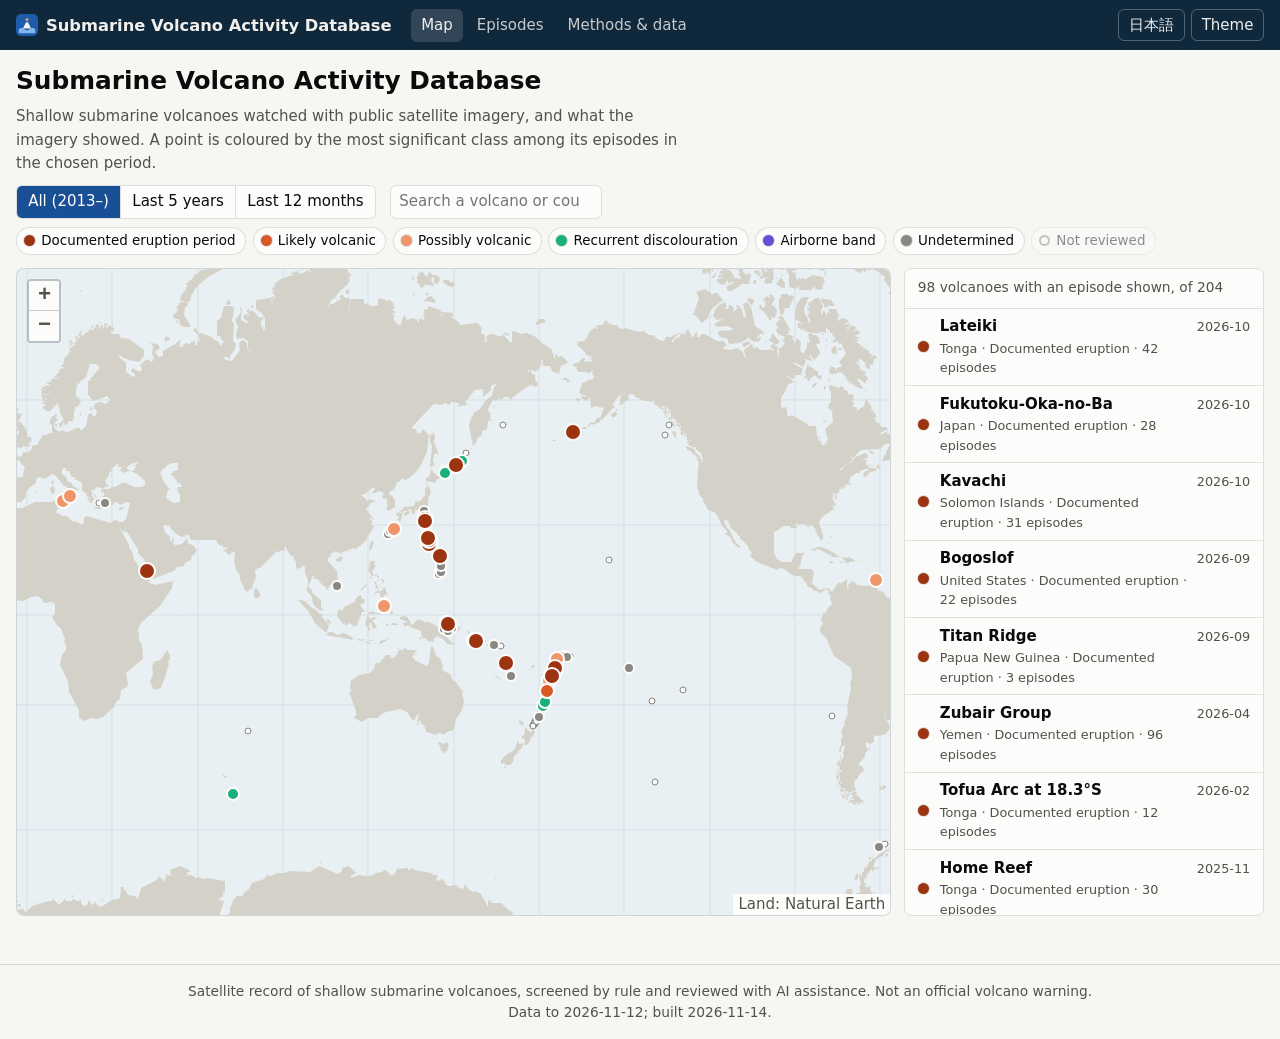
==== index.html @ 05669ba8 "Initial database, site and build tools Tables for 204 volcanoes built from the monitoring system's s" ====
<!doctype html>
<html lang="en">
<head>
<meta charset="utf-8">
<meta name="viewport" content="width=device-width, initial-scale=1">
<title>Submarine Volcano Activity Database</title>
<meta name="description" content="A satellite record of shallow submarine volcanoes worldwide since 2013: discoloured water, pumice, new land and other signs seen in Sentinel-2, Landsat and low-resolution imagery, with the review of every detection.">
<link rel="icon" href="assets/icon.svg" type="image/svg+xml">
<link rel="stylesheet" href="assets/vendor/leaflet/leaflet.css">
<link rel="stylesheet" href="assets/css/style.css?v=1">
</head>
<body data-title="nav.map">
<main class="wrap">
  <h1 data-i18n="site.title">Submarine Volcano Activity Database</h1>
  <p class="lead" data-i18n="map.lead"></p>

  <div class="filters" role="group" aria-label="Filters">
    <div class="seg" id="period" role="group" data-i18n-label="map.period">
      <button type="button" data-period="all" aria-pressed="true" data-i18n="map.period.all"></button>
      <button type="button" data-period="5y" aria-pressed="false" data-i18n="map.period.5y"></button>
      <button type="button" data-period="1y" aria-pressed="false" data-i18n="map.period.1y"></button>
    </div>
    <input type="search" id="search" data-i18n-placeholder="map.search" data-i18n-label="map.search">
    <div class="chips" id="classes" role="group" data-i18n-label="map.classes"></div>
  </div>

  <div class="map-layout">
    <div id="map" role="application" aria-label="Map of the volcanoes"></div>
    <div class="vlist" id="list" aria-live="polite"></div>
  </div>
  <noscript><p class="error">This page needs JavaScript. The data are plain CSV files under <a href="db/">db/</a>.</p></noscript>
</main>
<script src="assets/vendor/leaflet/leaflet.js"></script>
<script type="module" src="assets/js/map.js?v=1"></script>
</body>
</html>
---- assets/vendor/leaflet/leaflet.css ----
/* required styles */

.leaflet-pane,
.leaflet-tile,
.leaflet-marker-icon,
.leaflet-marker-shadow,
.leaflet-tile-container,
.leaflet-pane > svg,
.leaflet-pane > canvas,
.leaflet-zoom-box,
.leaflet-image-layer,
.leaflet-layer {
	position: absolute;
	left: 0;
	top: 0;
	}
.leaflet-container {
	overflow: hidden;
	}
.leaflet-tile,
.leaflet-marker-icon,
.leaflet-marker-shadow {
	-webkit-user-select: none;
	   -moz-user-select: none;
	        user-select: none;
	  -webkit-user-drag: none;
	}
/* Prevents IE11 from highlighting tiles in blue */
.leaflet-tile::selection {
	background: transparent;
}
/* Safari renders non-retina tile on retina better with this, but Chrome is worse */
.leaflet-safari .leaflet-tile {
	image-rendering: -webkit-optimize-contrast;
	}
/* hack that prevents hw layers "stretching" when loading new tiles */
.leaflet-safari .leaflet-tile-container {
	width: 1600px;
	height: 1600px;
	-webkit-transform-origin: 0 0;
	}
.leaflet-marker-icon,
.leaflet-marker-shadow {
	display: block;
	}
/* .leaflet-container svg: reset svg max-width decleration shipped in Joomla! (joomla.org) 3.x */
/* .leaflet-container img: map is broken in FF if you have max-width: 100% on tiles */
.leaflet-container .leaflet-overlay-pane svg {
	max-width: none !important;
	max-height: none !important;
	}
.leaflet-container .leaflet-marker-pane img,
.leaflet-container .leaflet-shadow-pane img,
.leaflet-container .leaflet-tile-pane img,
.leaflet-container img.leaflet-image-layer,
.leaflet-container .leaflet-tile {
	max-width: none !important;
	max-height: none !important;
	width: auto;
	padding: 0;
	}

.leaflet-container img.leaflet-tile {
	/* See: https://bugs.chromium.org/p/chromium/issues/detail?id=600120 */
	mix-blend-mode: plus-lighter;
}

.leaflet-container.leaflet-touch-zoom {
	-ms-touch-action: pan-x pan-y;
	touch-action: pan-x pan-y;
	}
.leaflet-container.leaflet-touch-drag {
	-ms-touch-action: pinch-zoom;
	/* Fallback for FF which doesn't support pinch-zoom */
	touch-action: none;
	touch-action: pinch-zoom;
}
.leaflet-container.leaflet-touch-drag.leaflet-touch-zoom {
	-ms-touch-action: none;
	touch-action: none;
}
.leaflet-container {
	-webkit-tap-highlight-color: transparent;
}
.leaflet-container a {
	-webkit-tap-highlight-color: rgba(51, 181, 229, 0.4);
}
.leaflet-tile {
	filter: inherit;
	visibility: hidden;
	}
.leaflet-tile-loaded {
	visibility: inherit;
	}
.leaflet-zoom-box {
	width: 0;
	height: 0;
	-moz-box-sizing: border-box;
	     box-sizing: border-box;
	z-index: 800;
	}
/* workaround for https://bugzilla.mozilla.org/show_bug.cgi?id=888319 */
.leaflet-overlay-pane svg {
	-moz-user-select: none;
	}

.leaflet-pane         { z-index: 400; }

.leaflet-tile-pane    { z-index: 200; }
.leaflet-overlay-pane { z-index: 400; }
.leaflet-shadow-pane  { z-index: 500; }
.leaflet-marker-pane  { z-index: 600; }
.leaflet-tooltip-pane   { z-index: 650; }
.leaflet-popup-pane   { z-index: 700; }

.leaflet-map-pane canvas { z-index: 100; }
.leaflet-map-pane svg    { z-index: 200; }

.leaflet-vml-shape {
	width: 1px;
	height: 1px;
	}
.lvml {
	behavior: url(#default#VML);
	display: inline-block;
	position: absolute;
	}


/* control positioning */

.leaflet-control {
	position: relative;
	z-index: 800;
	pointer-events: visiblePainted; /* IE 9-10 doesn't have auto */
	pointer-events: auto;
	}
.leaflet-top,
.leaflet-bottom {
	position: absolute;
	z-index: 1000;
	pointer-events: none;
	}
.leaflet-top {
	top: 0;
	}
.leaflet-right {
	right: 0;
	}
.leaflet-bottom {
	bottom: 0;
	}
.leaflet-left {
	left: 0;
	}
.leaflet-control {
	float: left;
	clear: both;
	}
.leaflet-right .leaflet-control {
	float: right;
	}
.leaflet-top .leaflet-control {
	margin-top: 10px;
	}
.leaflet-bottom .leaflet-control {
	margin-bottom: 10px;
	}
.leaflet-left .leaflet-control {
	margin-left: 10px;
	}
.leaflet-right .leaflet-control {
	margin-right: 10px;
	}


/* zoom and fade animations */

.leaflet-fade-anim .leaflet-popup {
	opacity: 0;
	-webkit-transition: opacity 0.2s linear;
	   -moz-transition: opacity 0.2s linear;
	        transition: opacity 0.2s linear;
	}
.leaflet-fade-anim .leaflet-map-pane .leaflet-popup {
	opacity: 1;
	}
.leaflet-zoom-animated {
	-webkit-transform-origin: 0 0;
	    -ms-transform-origin: 0 0;
	        transform-origin: 0 0;
	}
svg.leaflet-zoom-animated {
	will-change: transform;
}

.leaflet-zoom-anim .leaflet-zoom-animated {
	-webkit-transition: -webkit-transform 0.25s cubic-bezier(0,0,0.25,1);
	   -moz-transition:    -moz-transform 0.25s cubic-bezier(0,0,0.25,1);
	        transition:         transform 0.25s cubic-bezier(0,0,0.25,1);
	}
.leaflet-zoom-anim .leaflet-tile,
.leaflet-pan-anim .leaflet-tile {
	-webkit-transition: none;
	   -moz-transition: none;
	        transition: none;
	}

.leaflet-zoom-anim .leaflet-zoom-hide {
	visibility: hidden;
	}


/* cursors */

.leaflet-interactive {
	cursor: pointer;
	}
.leaflet-grab {
	cursor: -webkit-grab;
	cursor:    -moz-grab;
	cursor:         grab;
	}
.leaflet-crosshair,
.leaflet-crosshair .leaflet-interactive {
	cursor: crosshair;
	}
.leaflet-popup-pane,
.leaflet-control {
	cursor: auto;
	}
.leaflet-dragging .leaflet-grab,
.leaflet-dragging .leaflet-grab .leaflet-interactive,
.leaflet-dragging .leaflet-marker-draggable {
	cursor: move;
	cursor: -webkit-grabbing;
	cursor:    -moz-grabbing;
	cursor:         grabbing;
	}

/* marker & overlays interactivity */
.leaflet-marker-icon,
.leaflet-marker-shadow,
.leaflet-image-layer,
.leaflet-pane > svg path,
.leaflet-tile-container {
	pointer-events: none;
	}

.leaflet-marker-icon.leaflet-interactive,
.leaflet-image-layer.leaflet-interactive,
.leaflet-pane > svg path.leaflet-interactive,
svg.leaflet-image-layer.leaflet-interactive path {
	pointer-events: visiblePainted; /* IE 9-10 doesn't have auto */
	pointer-events: auto;
	}

/* visual tweaks */

.leaflet-container {
	background: #ddd;
	outline-offset: 1px;
	}
.leaflet-container a {
	color: #0078A8;
	}
.leaflet-zoom-box {
	border: 2px dotted #38f;
	background: rgba(255,255,255,0.5);
	}


/* general typography */
.leaflet-container {
	font-family: "Helvetica Neue", Arial, Helvetica, sans-serif;
	font-size: 12px;
	font-size: 0.75rem;
	line-height: 1.5;
	}


/* general toolbar styles */

.leaflet-bar {
	box-shadow: 0 1px 5px rgba(0,0,0,0.65);
	border-radius: 4px;
	}
.leaflet-bar a {
	background-color: #fff;
	border-bottom: 1px solid #ccc;
	width: 26px;
	height: 26px;
	line-height: 26px;
	display: block;
	text-align: center;
	text-decoration: none;
	color: black;
	}
.leaflet-bar a,
.leaflet-control-layers-toggle {
	background-position: 50% 50%;
	background-repeat: no-repeat;
	display: block;
	}
.leaflet-bar a:hover,
.leaflet-bar a:focus {
	background-color: #f4f4f4;
	}
.leaflet-bar a:first-child {
	border-top-left-radius: 4px;
	border-top-right-radius: 4px;
	}
.leaflet-bar a:last-child {
	border-bottom-left-radius: 4px;
	border-bottom-right-radius: 4px;
	border-bottom: none;
	}
.leaflet-bar a.leaflet-disabled {
	cursor: default;
	background-color: #f4f4f4;
	color: #bbb;
	}

.leaflet-touch .leaflet-bar a {
	width: 30px;
	height: 30px;
	line-height: 30px;
	}
.leaflet-touch .leaflet-bar a:first-child {
	border-top-left-radius: 2px;
	border-top-right-radius: 2px;
	}
.leaflet-touch .leaflet-bar a:last-child {
	border-bottom-left-radius: 2px;
	border-bottom-right-radius: 2px;
	}

/* zoom control */

.leaflet-control-zoom-in,
.leaflet-control-zoom-out {
	font: bold 18px 'Lucida Console', Monaco, monospace;
	text-indent: 1px;
	}

.leaflet-touch .leaflet-control-zoom-in, .leaflet-touch .leaflet-control-zoom-out  {
	font-size: 22px;
	}


/* layers control */

.leaflet-control-layers {
	box-shadow: 0 1px 5px rgba(0,0,0,0.4);
	background: #fff;
	border-radius: 5px;
	}
.leaflet-control-layers-toggle {
	background-image: url(images/layers.png);
	width: 36px;
	height: 36px;
	}
.leaflet-retina .leaflet-control-layers-toggle {
	background-image: url(images/layers-2x.png);
	background-size: 26px 26px;
	}
.leaflet-touch .leaflet-control-layers-toggle {
	width: 44px;
	height: 44px;
	}
.leaflet-control-layers .leaflet-control-layers-list,
.leaflet-control-layers-expanded .leaflet-control-layers-toggle {
	display: none;
	}
.leaflet-control-layers-expanded .leaflet-control-layers-list {
	display: block;
	position: relative;
	}
.leaflet-control-layers-expanded {
	padding: 6px 10px 6px 6px;
	color: #333;
	background: #fff;
	}
.leaflet-control-layers-scrollbar {
	overflow-y: scroll;
	overflow-x: hidden;
	padding-right: 5px;
	}
.leaflet-control-layers-selector {
	margin-top: 2px;
	position: relative;
	top: 1px;
	}
.leaflet-control-layers label {
	display: block;
	font-size: 13px;
	font-size: 1.08333em;
	}
.leaflet-control-layers-separator {
	height: 0;
	border-top: 1px solid #ddd;
	margin: 5px -10px 5px -6px;
	}

/* Default icon URLs */
.leaflet-default-icon-path { /* used only in path-guessing heuristic, see L.Icon.Default */
	background-image: url(images/marker-icon.png);
	}


/* attribution and scale controls */

.leaflet-container .leaflet-control-attribution {
	background: #fff;
	background: rgba(255, 255, 255, 0.8);
	margin: 0;
	}
.leaflet-control-attribution,
.leaflet-control-scale-line {
	padding: 0 5px;
	color: #333;
	line-height: 1.4;
	}
.leaflet-control-attribution a {
	text-decoration: none;
	}
.leaflet-control-attribution a:hover,
.leaflet-control-attribution a:focus {
	text-decoration: underline;
	}
.leaflet-attribution-flag {
	display: inline !important;
	vertical-align: baseline !important;
	width: 1em;
	height: 0.6669em;
	}
.leaflet-left .leaflet-control-scale {
	margin-left: 5px;
	}
.leaflet-bottom .leaflet-control-scale {
	margin-bottom: 5px;
	}
.leaflet-control-scale-line {
	border: 2px solid #777;
	border-top: none;
	line-height: 1.1;
	padding: 2px 5px 1px;
	white-space: nowrap;
	-moz-box-sizing: border-box;
	     box-sizing: border-box;
	background: rgba(255, 255, 255, 0.8);
	text-shadow: 1px 1px #fff;
	}
.leaflet-control-scale-line:not(:first-child) {
	border-top: 2px solid #777;
	border-bottom: none;
	margin-top: -2px;
	}
.leaflet-control-scale-line:not(:first-child):not(:last-child) {
	border-bottom: 2px solid #777;
	}

.leaflet-touch .leaflet-control-attribution,
.leaflet-touch .leaflet-control-layers,
.leaflet-touch .leaflet-bar {
	box-shadow: none;
	}
.leaflet-touch .leaflet-control-layers,
.leaflet-touch .leaflet-bar {
	border: 2px solid rgba(0,0,0,0.2);
	background-clip: padding-box;
	}


/* popup */

.leaflet-popup {
	position: absolute;
	text-align: center;
	margin-bottom: 20px;
	}
.leaflet-popup-content-wrapper {
	padding: 1px;
	text-align: left;
	border-radius: 12px;
	}
.leaflet-popup-content {
	margin: 13px 24px 13px 20px;
	line-height: 1.3;
	font-size: 13px;
	font-size: 1.08333em;
	min-height: 1px;
	}
.leaflet-popup-content p {
	margin: 17px 0;
	margin: 1.3em 0;
	}
.leaflet-popup-tip-container {
	width: 40px;
	height: 20px;
	position: absolute;
	left: 50%;
	margin-top: -1px;
	margin-left: -20px;
	overflow: hidden;
	pointer-events: none;
	}
.leaflet-popup-tip {
	width: 17px;
	height: 17px;
	padding: 1px;

	margin: -10px auto 0;
	pointer-events: auto;

	-webkit-transform: rotate(45deg);
	   -moz-transform: rotate(45deg);
	    -ms-transform: rotate(45deg);
	        transform: rotate(45deg);
	}
.leaflet-popup-content-wrapper,
.leaflet-popup-tip {
	background: white;
	color: #333;
	box-shadow: 0 3px 14px rgba(0,0,0,0.4);
	}
.leaflet-container a.leaflet-popup-close-button {
	position: absolute;
	top: 0;
	right: 0;
	border: none;
	text-align: center;
	width: 24px;
	height: 24px;
	font: 16px/24px Tahoma, Verdana, sans-serif;
	color: #757575;
	text-decoration: none;
	background: transparent;
	}
.leaflet-container a.leaflet-popup-close-button:hover,
.leaflet-container a.leaflet-popup-close-button:focus {
	color: #585858;
	}
.leaflet-popup-scrolled {
	overflow: auto;
	}

.leaflet-oldie .leaflet-popup-content-wrapper {
	-ms-zoom: 1;
	}
.leaflet-oldie .leaflet-popup-tip {
	width: 24px;
	margin: 0 auto;

	-ms-filter: "progid:DXImageTransform.Microsoft.Matrix(M11=0.70710678, M12=0.70710678, M21=-0.70710678, M22=0.70710678)";
	filter: progid:DXImageTransform.Microsoft.Matrix(M11=0.70710678, M12=0.70710678, M21=-0.70710678, M22=0.70710678);
	}

.leaflet-oldie .leaflet-control-zoom,
.leaflet-oldie .leaflet-control-layers,
.leaflet-oldie .leaflet-popup-content-wrapper,
.leaflet-oldie .leaflet-popup-tip {
	border: 1px solid #999;
	}


/* div icon */

.leaflet-div-icon {
	background: #fff;
	border: 1px solid #666;
	}


/* Tooltip */
/* Base styles for the element that has a tooltip */
.leaflet-tooltip {
	position: absolute;
	padding: 6px;
	background-color: #fff;
	border: 1px solid #fff;
	border-radius: 3px;
	color: #222;
	white-space: nowrap;
	-webkit-user-select: none;
	-moz-user-select: none;
	-ms-user-select: none;
	user-select: none;
	pointer-events: none;
	box-shadow: 0 1px 3px rgba(0,0,0,0.4);
	}
.leaflet-tooltip.leaflet-interactive {
	cursor: pointer;
	pointer-events: auto;
	}
.leaflet-tooltip-top:before,
.leaflet-tooltip-bottom:before,
.leaflet-tooltip-left:before,
.leaflet-tooltip-right:before {
	position: absolute;
	pointer-events: none;
	border: 6px solid transparent;
	background: transparent;
	content: "";
	}

/* Directions */

.leaflet-tooltip-bottom {
	margin-top: 6px;
}
.leaflet-tooltip-top {
	margin-top: -6px;
}
.leaflet-tooltip-bottom:before,
.leaflet-tooltip-top:before {
	left: 50%;
	margin-left: -6px;
	}
.leaflet-tooltip-top:before {
	bottom: 0;
	margin-bottom: -12px;
	border-top-color: #fff;
	}
.leaflet-tooltip-bottom:before {
	top: 0;
	margin-top: -12px;
	margin-left: -6px;
	border-bottom-color: #fff;
	}
.leaflet-tooltip-left {
	margin-left: -6px;
}
.leaflet-tooltip-right {
	margin-left: 6px;
}
.leaflet-tooltip-left:before,
.leaflet-tooltip-right:before {
	top: 50%;
	margin-top: -6px;
	}
.leaflet-tooltip-left:before {
	right: 0;
	margin-right: -12px;
	border-left-color: #fff;
	}
.leaflet-tooltip-right:before {
	left: 0;
	margin-left: -12px;
	border-right-color: #fff;
	}

/* Printing */

@media print {
	/* Prevent printers from removing background-images of controls. */
	.leaflet-control {
		-webkit-print-color-adjust: exact;
		print-color-adjust: exact;
		}
	}
---- assets/css/style.css ----
/* Submarine Volcano Activity Database - one stylesheet for all pages.
   Colours are tokens; the dark values are selected steps, not an automatic flip. */

:root {
  color-scheme: light;
  --page: #f6f6f3;
  --surface: #fcfcfb;
  --surface-2: #f0efec;
  --ink: #0b0b0b;
  --ink-2: #52514e;
  --muted: #898781;
  --grid: #e1e0d9;
  --axis: #c3c2b7;
  --border: rgba(11, 11, 11, 0.12);
  --link: #1c5cab;
  --accent: #184f95;
  --header: #10283c;
  --header-ink: #f0efec;
  --sea: #e9f0f4;
  --land: #d4d2c8;
  --graticule: #d6dfe5;
  /* episode classes: three steps of one warm hue for the volcanic classes (ordinal),
     two more hues, and neutrals. Validated with the dataviz palette validator. */
  --c-known: #9c3412;
  --c-likely: #d95926;
  --c-possible: #f0946a;
  --c-recurrent: #1baf7a;
  --c-airborne: #6250d6;
  --c-undetermined: #898781;
  --c-nonvolcanic: #c3c2b7;
  --c-unreviewed: #fcfcfb;
  --c-lowres: #2a78d6;
  --eruption-band: rgba(156, 52, 18, 0.10);
  --shadow: 0 1px 2px rgba(0, 0, 0, 0.08), 0 4px 16px rgba(0, 0, 0, 0.06);
}

@media (prefers-color-scheme: dark) {
  :root:where(:not([data-theme="light"])) {
    color-scheme: dark;
    --page: #0d0d0d;
    --surface: #1a1a19;
    --surface-2: #252523;
    --ink: #f0efec;
    --ink-2: #c3c2b7;
    --muted: #898781;
    --grid: #2c2c2a;
    --axis: #383835;
    --border: rgba(255, 255, 255, 0.12);
    --link: #86b6ef;
    --accent: #6da7ec;
    --header: #0c1c2a;
    --header-ink: #f0efec;
    --sea: #101b24;
    --land: #34342f;
    --graticule: #1b2a36;
    --c-known: #f5b193;
    --c-likely: #de6431;
    --c-possible: #b04419;
    --c-recurrent: #199e70;
    --c-airborne: #9085e9;
    --c-undetermined: #898781;
    --c-nonvolcanic: #52514e;
    --c-unreviewed: #1a1a19;
    --c-lowres: #3987e5;
    --eruption-band: rgba(245, 177, 147, 0.13);
    --shadow: 0 1px 2px rgba(0, 0, 0, 0.5), 0 4px 16px rgba(0, 0, 0, 0.4);
  }
}
:root[data-theme="dark"] {
  color-scheme: dark;
  --page: #0d0d0d;
  --surface: #1a1a19;
  --surface-2: #252523;
  --ink: #f0efec;
  --ink-2: #c3c2b7;
  --muted: #898781;
  --grid: #2c2c2a;
  --axis: #383835;
  --border: rgba(255, 255, 255, 0.12);
  --link: #86b6ef;
  --accent: #6da7ec;
  --header: #0c1c2a;
  --header-ink: #f0efec;
  --sea: #101b24;
  --land: #34342f;
  --graticule: #1b2a36;
  --c-known: #f5b193;
  --c-likely: #de6431;
  --c-possible: #b04419;
  --c-recurrent: #199e70;
  --c-airborne: #9085e9;
  --c-undetermined: #898781;
  --c-nonvolcanic: #52514e;
  --c-unreviewed: #1a1a19;
  --c-lowres: #3987e5;
  --eruption-band: rgba(245, 177, 147, 0.13);
  --shadow: 0 1px 2px rgba(0, 0, 0, 0.5), 0 4px 16px rgba(0, 0, 0, 0.4);
}

* { box-sizing: border-box; }
html { -webkit-text-size-adjust: 100%; }
body {
  margin: 0;
  background: var(--page);
  color: var(--ink);
  font: 15px/1.55 system-ui, -apple-system, "Segoe UI", "Hiragino Sans", "Yu Gothic UI", "Noto Sans JP", sans-serif;
}
a { color: var(--link); text-decoration-thickness: 1px; text-underline-offset: 2px; }
a:hover { text-decoration-thickness: 2px; }
h1, h2, h3 { line-height: 1.25; margin: 0; font-weight: 650; }
h1 { font-size: 1.55rem; }
h2 { font-size: 1.15rem; margin-top: 2rem; margin-bottom: .6rem; }
h3 { font-size: 1rem; margin-top: 1.2rem; margin-bottom: .4rem; }
p { margin: .5rem 0; }
button, select, input { font: inherit; color: inherit; }
img { max-width: 100%; }
.sr-only { position: absolute; width: 1px; height: 1px; overflow: hidden; clip: rect(0 0 0 0); white-space: nowrap; }
[hidden] { display: none !important; }

/* language: only the blocks of the chosen language show */
html[data-lang="en"] [data-lang-block="ja"],
html[data-lang="ja"] [data-lang-block="en"] { display: none; }

/* ------------------------------------------------------------------ header */
.site-header {
  background: var(--header);
  color: var(--header-ink);
  padding: .55rem 1rem;
  display: flex;
  flex-wrap: wrap;
  align-items: center;
  gap: .4rem 1.2rem;
}
.site-header .brand { font-weight: 650; font-size: 1.02rem; color: inherit; text-decoration: none; display: flex; align-items: center; gap: .5rem; }
.site-header .brand svg { flex: none; }
.site-header nav { display: flex; flex-wrap: wrap; gap: .1rem .2rem; flex: 1; }
.site-header nav a {
  color: inherit; text-decoration: none; padding: .3rem .65rem; border-radius: 6px; opacity: .82; white-space: nowrap;
}
.site-header nav a:hover { opacity: 1; background: rgba(255, 255, 255, .08); }
.site-header nav a[aria-current="page"] { opacity: 1; background: rgba(255, 255, 255, .14); }
.site-header .tools { display: flex; gap: .4rem; }
.site-header button {
  background: transparent; border: 1px solid rgba(255, 255, 255, .28); border-radius: 6px; padding: .22rem .6rem; cursor: pointer;
}
.site-header button:hover { background: rgba(255, 255, 255, .1); }

.wrap { max-width: 1280px; margin: 0 auto; padding: 1rem 1rem 3rem; }
.wrap.narrow { max-width: 860px; }
.site-footer { border-top: 1px solid var(--border); color: var(--ink-2); font-size: .86rem; padding: 1rem; text-align: center; }
.notice { color: var(--ink-2); font-size: .9rem; }
.lead { color: var(--ink-2); max-width: 70ch; }
.error { background: var(--surface); border: 1px solid var(--border); border-left: 4px solid var(--c-known); padding: .7rem 1rem; border-radius: 6px; }

/* ------------------------------------------------------------------ cards, tiles */
.card { background: var(--surface); border: 1px solid var(--border); border-radius: 8px; padding: .9rem 1rem; }
.tiles { display: grid; grid-template-columns: repeat(auto-fit, minmax(150px, 1fr)); gap: .6rem; margin: .8rem 0; }
.tile { background: var(--surface); border: 1px solid var(--border); border-radius: 8px; padding: .6rem .8rem; }
.tile .label { color: var(--ink-2); font-size: .8rem; }
.tile .value { font-size: 1.35rem; font-weight: 650; line-height: 1.3; }
.tile .sub { color: var(--muted); font-size: .78rem; }

/* ------------------------------------------------------------------ filters */
.filters { display: flex; flex-wrap: wrap; align-items: center; gap: .5rem .9rem; margin: .6rem 0 .8rem; }
.filters label { color: var(--ink-2); font-size: .86rem; display: inline-flex; align-items: center; gap: .35rem; }
.filters select, .filters input[type="search"], .filters input[type="text"] {
  background: var(--surface); border: 1px solid var(--border); border-radius: 6px; padding: .28rem .5rem; min-height: 2rem;
}
.filters input[type="search"] { min-width: 12rem; }
.seg { display: inline-flex; border: 1px solid var(--border); border-radius: 6px; overflow: hidden; background: var(--surface); }
.seg button { border: 0; background: transparent; padding: .28rem .7rem; cursor: pointer; min-height: 2rem; }
.seg button + button { border-left: 1px solid var(--border); }
.seg button[aria-pressed="true"] { background: var(--accent); color: #fff; }
.btn { background: var(--surface); border: 1px solid var(--border); border-radius: 6px; padding: .28rem .7rem; cursor: pointer; min-height: 2rem; text-decoration: none; color: inherit; display: inline-flex; align-items: center; gap: .3rem; }
.btn:hover { background: var(--surface-2); }

/* class chips: the legend, and where it filters, a set of toggles */
.chips { display: flex; flex-wrap: wrap; gap: .3rem .4rem; }
.chip {
  display: inline-flex; align-items: center; gap: .38rem; padding: .16rem .6rem .16rem .45rem; border-radius: 999px;
  border: 1px solid var(--border); background: var(--surface); font-size: .84rem; color: var(--ink); white-space: nowrap;
}
button.chip { cursor: pointer; }
button.chip[aria-pressed="false"] { opacity: .45; }
.dot { width: 11px; height: 11px; border-radius: 50%; flex: none; background: var(--muted); box-shadow: 0 0 0 1px var(--border); }
.dot.known { background: var(--c-known); }
.dot.likely { background: var(--c-likely); }
.dot.possible { background: var(--c-possible); }
.dot.recurrent { background: var(--c-recurrent); }
.dot.airborne { background: var(--c-airborne); }
.dot.undetermined { background: var(--c-undetermined); }
.dot.nonvolcanic { background: var(--c-nonvolcanic); }
.dot.unreviewed { background: var(--c-unreviewed); box-shadow: inset 0 0 0 2px var(--muted); }
.dot.none { background: transparent; box-shadow: inset 0 0 0 1.5px var(--axis); width: 8px; height: 8px; }
.badge { display: inline-flex; align-items: center; gap: .35rem; font-size: .84rem; white-space: nowrap; }
.tag { display: inline-block; font-size: .76rem; color: var(--ink-2); border: 1px solid var(--border); border-radius: 4px; padding: 0 .35rem; white-space: nowrap; }

/* ------------------------------------------------------------------ map page */
.map-layout { display: grid; grid-template-columns: minmax(0, 1fr) 360px; gap: .8rem; align-items: start; }
#map { height: min(72vh, 720px); min-height: 420px; background: var(--sea); border: 1px solid var(--border); border-radius: 8px; z-index: 0; }
.leaflet-container { background: var(--sea); font: inherit; }
.leaflet-popup-content-wrapper, .leaflet-popup-tip { background: var(--surface); color: var(--ink); }
.leaflet-popup-content { margin: .7rem .9rem; line-height: 1.45; }
.leaflet-tooltip { background: var(--surface); color: var(--ink); border: 1px solid var(--border); box-shadow: var(--shadow); }
.leaflet-tooltip::before { display: none; }
.leaflet-bar a, .leaflet-control-attribution { background: var(--surface) !important; color: var(--ink-2) !important; }
.leaflet-control-attribution a { color: var(--link) !important; }
.vlist { background: var(--surface); border: 1px solid var(--border); border-radius: 8px; max-height: min(72vh, 720px); overflow: auto; }
.vlist-head { position: sticky; top: 0; background: var(--surface); padding: .55rem .8rem; border-bottom: 1px solid var(--border); font-size: .86rem; color: var(--ink-2); z-index: 1; }
.vlist a.row { display: grid; grid-template-columns: 14px 1fr auto; gap: .5rem; align-items: baseline; padding: .42rem .8rem; border-bottom: 1px solid var(--grid); text-decoration: none; color: inherit; }
.vlist a.row:hover, .vlist a.row:focus-visible { background: var(--surface-2); }
.vlist .name { font-weight: 600; }
.vlist .meta { color: var(--ink-2); font-size: .8rem; }
.vlist .when { color: var(--ink-2); font-size: .8rem; white-space: nowrap; font-variant-numeric: tabular-nums; }
.vlist .dot { align-self: center; }
.popup h3 { margin: 0 0 .2rem; font-size: 1rem; }
.popup .meta { color: var(--ink-2); font-size: .84rem; }
.popup ul { margin: .4rem 0; padding: 0; list-style: none; }
.popup li { display: flex; align-items: center; gap: .4rem; font-size: .86rem; }

/* ------------------------------------------------------------------ volcano page */
.vhead { display: flex; flex-wrap: wrap; align-items: baseline; gap: .3rem 1rem; }
.vhead .alt { color: var(--ink-2); font-size: 1rem; font-weight: 400; }
.facts { display: flex; flex-wrap: wrap; gap: .2rem 1.4rem; color: var(--ink-2); font-size: .9rem; margin: .4rem 0 .2rem; }
.facts b { color: var(--ink); font-weight: 600; }
.summary { max-width: 85ch; }
.chart-card { background: var(--surface); border: 1px solid var(--border); border-radius: 8px; padding: .6rem .6rem .3rem; position: relative; }
.chart-card canvas { display: block; width: 100%; touch-action: pan-y; cursor: crosshair; }
.chart-legend { display: flex; flex-wrap: wrap; gap: .25rem 1rem; font-size: .8rem; color: var(--ink-2); padding: .2rem .4rem .4rem; }
.chart-legend span { display: inline-flex; align-items: center; gap: .35rem; }
.chart-legend i { display: inline-block; }
.key-dot { width: 9px; height: 9px; border-radius: 50%; }
.key-tick { width: 2px; height: 10px; background: var(--muted); }
.key-band { width: 14px; height: 10px; background: var(--eruption-band); border-left: 2px solid var(--c-known); }
.key-bar { width: 3px; height: 10px; background: var(--c-lowres); border-radius: 1px; }
.tooltip {
  position: absolute; pointer-events: none; background: var(--surface); color: var(--ink); border: 1px solid var(--border);
  border-radius: 6px; box-shadow: var(--shadow); padding: .4rem .6rem; font-size: .82rem; line-height: 1.4; z-index: 5; max-width: 300px;
}
.tooltip .v { font-weight: 650; }
.tooltip .k { color: var(--ink-2); }
.viewer { display: grid; grid-template-columns: minmax(0, 1fr) 300px; gap: .8rem; margin-top: .8rem; align-items: start; }
.viewer figure { margin: 0; background: #000; border-radius: 8px; overflow: hidden; border: 1px solid var(--border); }
.viewer figure img { display: block; width: 100%; aspect-ratio: 2 / 1; object-fit: contain; background: #000; image-rendering: auto; }
.viewer .halves { display: grid; grid-template-columns: 1fr 1fr; color: #cfcfcf; font-size: .76rem; background: #111; }
.viewer .halves span { padding: .15rem .5rem; }
.viewer .info { font-size: .88rem; }
.viewer .info dl { display: grid; grid-template-columns: auto 1fr; gap: .1rem .7rem; margin: .3rem 0; }
.viewer .info dt { color: var(--ink-2); }
.viewer .info dd { margin: 0; font-variant-numeric: tabular-nums; }
.viewer .nav { display: flex; gap: .4rem; margin: .5rem 0; flex-wrap: wrap; }
.strip { display: flex; gap: 4px; overflow-x: auto; padding: .5rem 0 .3rem; scrollbar-width: thin; }
.strip button { flex: none; padding: 0; border: 2px solid transparent; border-radius: 4px; background: #000; cursor: pointer; position: relative; width: 120px; }
.strip button[aria-current="true"] { border-color: var(--accent); }
.strip img { display: block; width: 116px; height: 116px; object-fit: cover; object-position: left center; border-radius: 2px; }
.strip .cap { position: absolute; left: 0; right: 0; bottom: 0; font-size: .68rem; color: #fff; background: rgba(0, 0, 0, .55); padding: 0 .25rem; text-align: left; font-variant-numeric: tabular-nums; display: flex; justify-content: space-between; align-items: center; }
.strip .cap .dot { width: 8px; height: 8px; box-shadow: 0 0 0 1px rgba(255, 255, 255, .6); }
.episodes { display: grid; gap: .5rem; }
.episode { background: var(--surface); border: 1px solid var(--border); border-radius: 8px; padding: .6rem .8rem; border-left: 4px solid var(--muted); }
.episode.known { border-left-color: var(--c-known); }
.episode.likely { border-left-color: var(--c-likely); }
.episode.possible { border-left-color: var(--c-possible); }
.episode.recurrent { border-left-color: var(--c-recurrent); }
.episode.airborne { border-left-color: var(--c-airborne); }
.episode.undetermined { border-left-color: var(--c-undetermined); }
.episode.nonvolcanic { border-left-color: var(--c-nonvolcanic); }
.episode .top { display: flex; flex-wrap: wrap; gap: .2rem .9rem; align-items: baseline; }
.episode .dates { font-weight: 650; font-variant-numeric: tabular-nums; }
.episode .nums { color: var(--ink-2); font-size: .86rem; }
.episode .note { margin: .3rem 0 0; max-width: 100ch; }
.episode .extra { color: var(--ink-2); font-size: .86rem; margin: .2rem 0 0; }
.episode .extra b { color: var(--ink); font-weight: 600; }
.episode .actions { margin-top: .35rem; display: flex; gap: .4rem; flex-wrap: wrap; }
.figs { display: grid; grid-template-columns: repeat(auto-fill, minmax(280px, 1fr)); gap: .8rem; }
.figs figure { margin: 0; background: var(--surface); border: 1px solid var(--border); border-radius: 8px; overflow: hidden; }
.figs img { display: block; width: 100%; height: 200px; object-fit: cover; background: #000; }
.figs figcaption { padding: .5rem .7rem; font-size: .84rem; color: var(--ink-2); }

/* ------------------------------------------------------------------ tables */
.table-wrap { overflow-x: auto; background: var(--surface); border: 1px solid var(--border); border-radius: 8px; }
table.data { border-collapse: collapse; width: 100%; font-size: .88rem; }
table.data th, table.data td { padding: .38rem .6rem; text-align: left; border-bottom: 1px solid var(--grid); vertical-align: top; }
table.data th { color: var(--ink-2); font-weight: 600; white-space: nowrap; background: var(--surface); position: sticky; top: 0; }
table.data th button { all: unset; cursor: pointer; display: inline-flex; gap: .2rem; align-items: center; }
table.data th button:focus-visible { outline: 2px solid var(--accent); outline-offset: 2px; }
table.data td.num, table.data th.num { text-align: right; font-variant-numeric: tabular-nums; white-space: nowrap; }
table.data td.nowrap { white-space: nowrap; font-variant-numeric: tabular-nums; }
table.data tbody tr:hover { background: var(--surface-2); }
table.data td.note { min-width: 22rem; max-width: 46rem; color: var(--ink-2); }
.pager { display: flex; align-items: center; gap: .6rem; margin: .6rem 0; color: var(--ink-2); font-size: .88rem; flex-wrap: wrap; }

/* ------------------------------------------------------------------ prose (about) */
.prose { max-width: 78ch; }
.prose h2 { margin-top: 2.2rem; }
.prose table { border-collapse: collapse; margin: .6rem 0; font-size: .92rem; }
.prose th, .prose td { border-bottom: 1px solid var(--grid); padding: .35rem .7rem .35rem 0; text-align: left; vertical-align: top; }
.prose th { color: var(--ink-2); font-weight: 600; }
.prose code { background: var(--surface-2); padding: 0 .25rem; border-radius: 3px; font-size: .9em; }
.prose li { margin: .2rem 0; }

@media (max-width: 900px) {
  .map-layout { grid-template-columns: 1fr; }
  .viewer { grid-template-columns: 1fr; }
  #map { height: 56vh; min-height: 340px; }
  .vlist { max-height: none; }
  h1 { font-size: 1.3rem; }
}
@media (max-width: 520px) {
  .wrap { padding: .7rem .6rem 2.5rem; }
  .filters input[type="search"] { min-width: 0; width: 100%; }
}
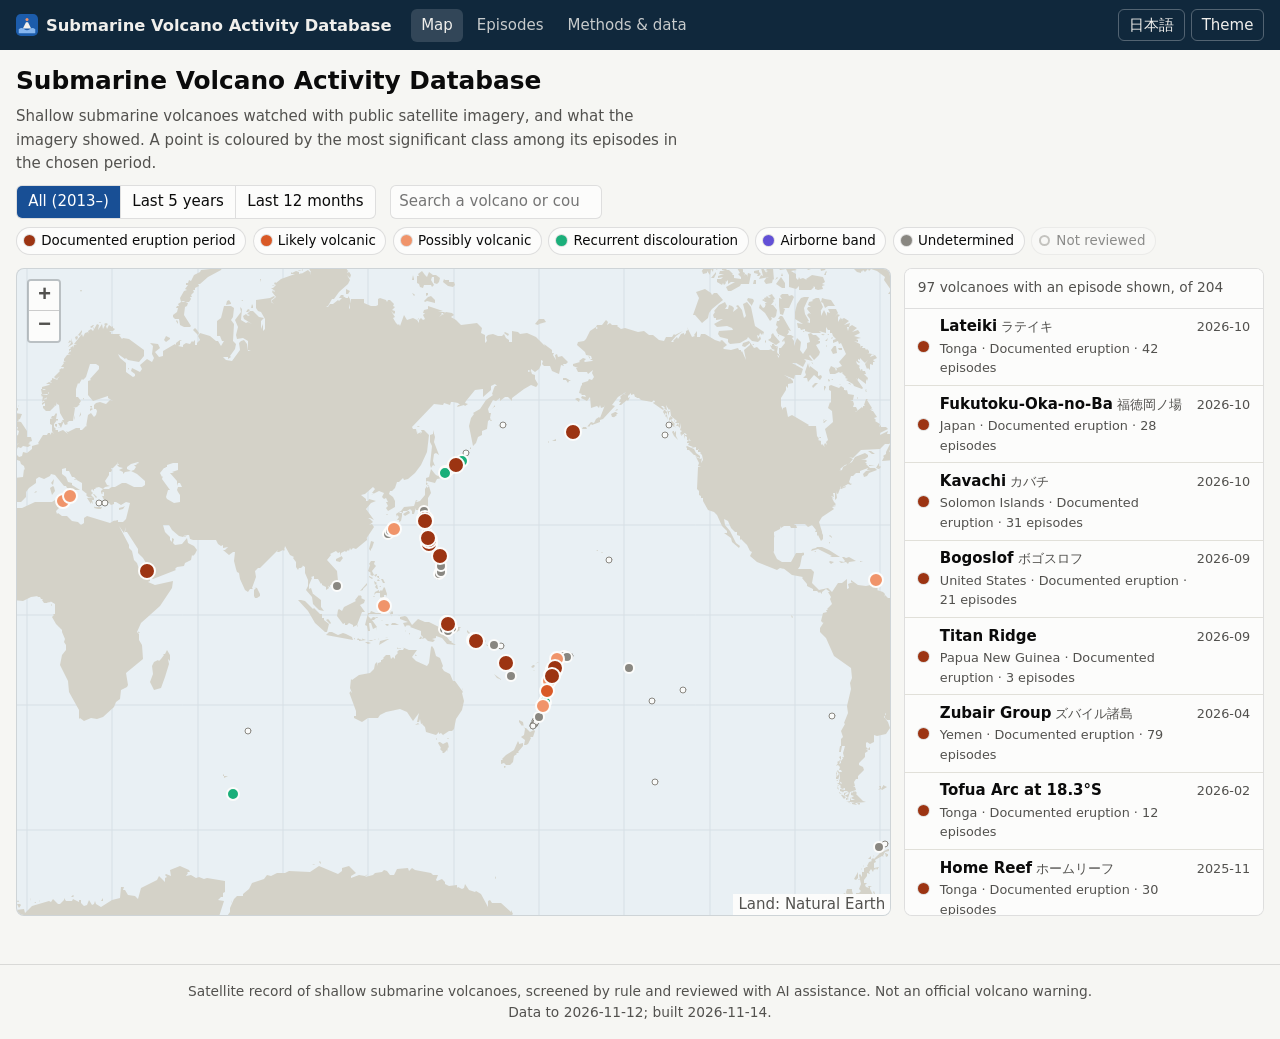
==== commit 0c1d867d: "Fixes after an independent review of data, build, site and documents Data and build - num() no longe" ====
--- a/index.html
+++ b/index.html
@@ -4,10 +4,10 @@
 <meta charset="utf-8">
 <meta name="viewport" content="width=device-width, initial-scale=1">
 <title>Submarine Volcano Activity Database</title>
-<meta name="description" content="A satellite record of shallow submarine volcanoes worldwide since 2013: discoloured water, pumice, new land and other signs seen in Sentinel-2, Landsat and low-resolution imagery, with the review of every detection.">
+<meta name="description" content="A satellite record of shallow submarine volcanoes worldwide since 2013: discoloured water, pumice, new land and other signs seen in Sentinel-2, Landsat and low-resolution imagery, with the reviews of the detections.">
 <link rel="icon" href="assets/icon.svg" type="image/svg+xml">
 <link rel="stylesheet" href="assets/vendor/leaflet/leaflet.css">
-<link rel="stylesheet" href="assets/css/style.css?v=1">
+<link rel="stylesheet" href="assets/css/style.css?v=2">
 </head>
 <body data-title="nav.map">
 <main class="wrap">
@@ -31,6 +31,6 @@
   <noscript><p class="error">This page needs JavaScript. The data are plain CSV files under <a href="db/">db/</a>.</p></noscript>
 </main>
 <script src="assets/vendor/leaflet/leaflet.js"></script>
-<script type="module" src="assets/js/map.js?v=1"></script>
+<script type="module" src="assets/js/map.js?v=2"></script>
 </body>
 </html>
--- a/assets/css/style.css
+++ b/assets/css/style.css
@@ -264,6 +264,7 @@
 .episode.airborne { border-left-color: var(--c-airborne); }
 .episode.undetermined { border-left-color: var(--c-undetermined); }
 .episode.nonvolcanic { border-left-color: var(--c-nonvolcanic); }
+.episode.target { outline: 2px solid var(--accent); outline-offset: 2px; }
 .episode .top { display: flex; flex-wrap: wrap; gap: .2rem .9rem; align-items: baseline; }
 .episode .dates { font-weight: 650; font-variant-numeric: tabular-nums; }
 .episode .nums { color: var(--ink-2); font-size: .86rem; }
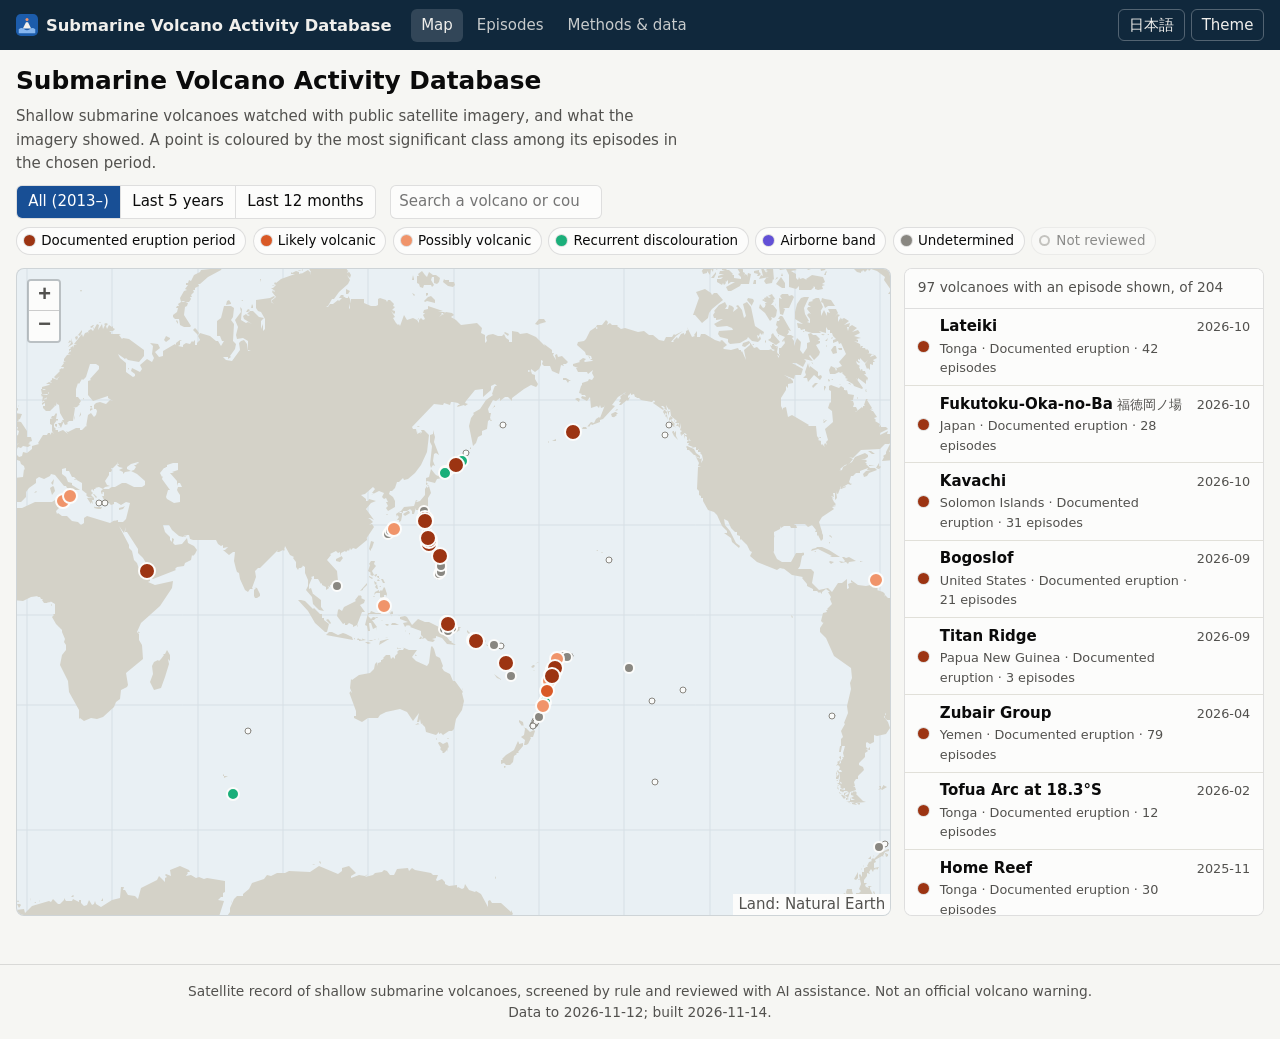
==== commit 86acc974: "Review status and the author's local review form - Every episode carries review_status: human-review" ====
--- a/index.html
+++ b/index.html
@@ -7,7 +7,7 @@
 <meta name="description" content="A satellite record of shallow submarine volcanoes worldwide since 2013: discoloured water, pumice, new land and other signs seen in Sentinel-2, Landsat and low-resolution imagery, with the reviews of the detections.">
 <link rel="icon" href="assets/icon.svg" type="image/svg+xml">
 <link rel="stylesheet" href="assets/vendor/leaflet/leaflet.css">
-<link rel="stylesheet" href="assets/css/style.css?v=2">
+<link rel="stylesheet" href="assets/css/style.css?v=3">
 </head>
 <body data-title="nav.map">
 <main class="wrap">
@@ -31,6 +31,6 @@
   <noscript><p class="error">This page needs JavaScript. The data are plain CSV files under <a href="db/">db/</a>.</p></noscript>
 </main>
 <script src="assets/vendor/leaflet/leaflet.js"></script>
-<script type="module" src="assets/js/map.js?v=2"></script>
+<script type="module" src="assets/js/map.js?v=3"></script>
 </body>
 </html>
--- a/assets/css/style.css
+++ b/assets/css/style.css
@@ -193,6 +193,7 @@
 .dot.unreviewed { background: var(--c-unreviewed); box-shadow: inset 0 0 0 2px var(--muted); }
 .dot.none { background: transparent; box-shadow: inset 0 0 0 1.5px var(--axis); width: 8px; height: 8px; }
 .badge { display: inline-flex; align-items: center; gap: .35rem; font-size: .84rem; white-space: nowrap; }
+.tag.human { color: var(--accent); border-color: var(--accent); font-weight: 600; }
 .tag { display: inline-block; font-size: .76rem; color: var(--ink-2); border: 1px solid var(--border); border-radius: 4px; padding: 0 .35rem; white-space: nowrap; }
 
 /* ------------------------------------------------------------------ map page */
